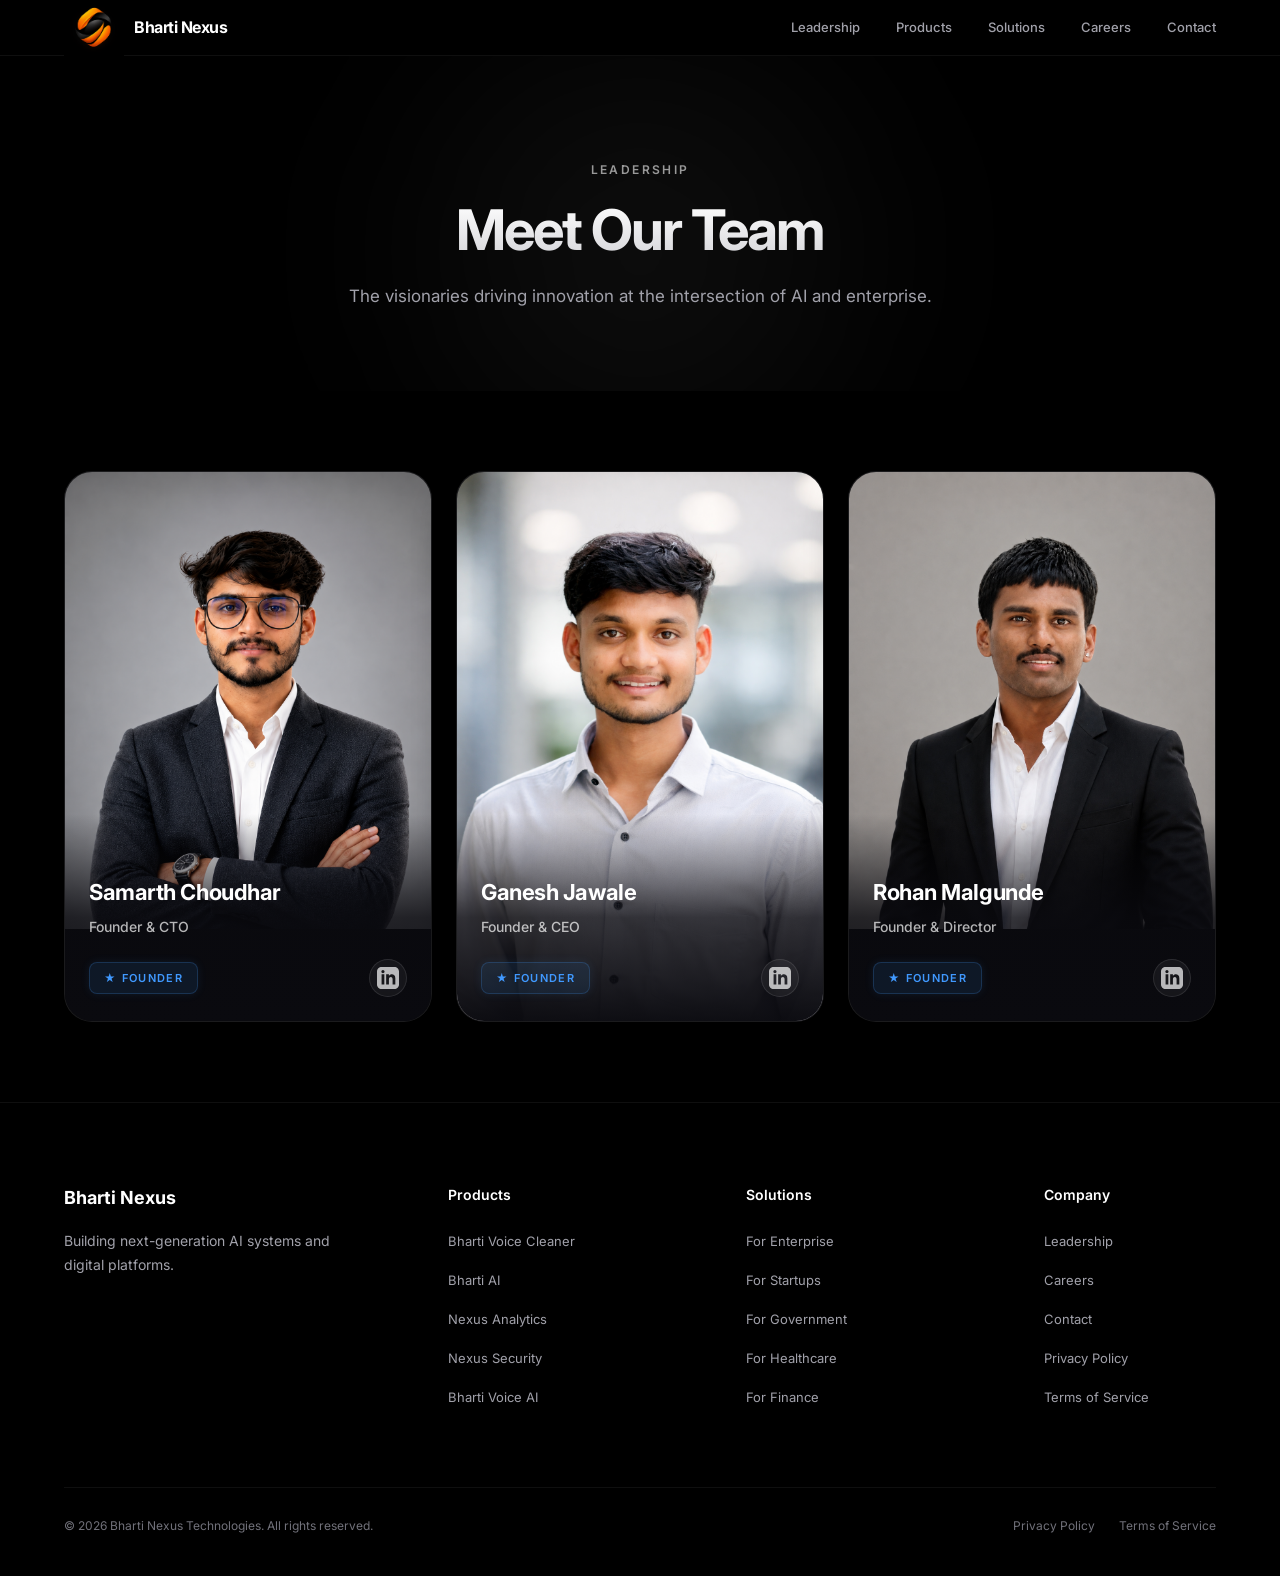
==== about.html @ 72f00545 "Reorder founders in schema to list Samarth first" ====
<!DOCTYPE html>
<html lang="en">
<head>
  <meta charset="UTF-8">
  <meta name="viewport" content="width=device-width, initial-scale=1.0">
  <title>About Us | Bharti Nexus Technologies</title>
  <meta name="description" content="Meet the leadership team at Bharti Nexus Technologies. Founded by Ganesh Jawale, Samarth Choudhar, and Rohan Malgunde, we are a top tech company building enterprise AI.">
  <meta name="keywords" content="Bharti Nexus leadership, Ganesh Jawale, Samarth Choudhar, Rohan Malgunde, top tech company founders, AI startup team">
  <meta name="author" content="Bharti Nexus Technologies">

  <!-- Open Graph / Social Media -->
  <meta property="og:type" content="website">
  <meta property="og:url" content="https://bhartinexus.in/about.html">
  <meta property="og:title" content="Leadership & Founders | Bharti Nexus Technologies">
  <meta property="og:description" content="Meet the founders of Bharti Nexus Technologies: Ganesh Jawale, Samarth Choudhar, and Rohan Malgunde. We are building the intelligence layer for global business.">
  <meta property="og:image" content="https://bhartinexus.in/assets/images/logo.png">

  <!-- JSON-LD Structured Data for Google Knowledge Graph -->
  <script type="application/ld+json">
  {
    "@context": "https://schema.org",
    "@type": "Organization",
    "name": "Bharti Nexus Technologies",
    "alternateName": "Bharti Nexus",
    "url": "https://bhartinexus.in",
    "logo": "https://bhartinexus.in/assets/images/logo.png",
    "description": "Leading enterprise AI startup and technology company building intelligent systems.",
    "founder": [
      {
        "@type": "Person",
        "name": "Samarth Choudhar",
        "jobTitle": "Founder & CTO",
        "sameAs": "https://www.linkedin.com/in/samarth-choudhar-516b692b3",
        "worksFor": {
          "@type": "Organization",
          "name": "Bharti Nexus Technologies"
        }
      },
      {
        "@type": "Person",
        "name": "Ganesh Jawale",
        "jobTitle": "Founder & CEO",
        "sameAs": "https://www.linkedin.com/in/ganesh-jawale-aa319432a",
        "worksFor": {
          "@type": "Organization",
          "name": "Bharti Nexus Technologies"
        }
      },
      {
        "@type": "Person",
        "name": "Rohan Malgunde",
        "jobTitle": "Founder & Director",
        "sameAs": "https://www.linkedin.com/in/rohan-malgunde-6b08a5316",
        "worksFor": {
          "@type": "Organization",
          "name": "Bharti Nexus Technologies"
        }
      }
    ]
  }
  </script>

  <link rel="preconnect" href="https://fonts.googleapis.com">
  <link rel="preconnect" href="https://fonts.gstatic.com" crossorigin>
  <link href="https://fonts.googleapis.com/css2?family=Inter:wght@300;400;500;600;700;800&display=swap" rel="stylesheet">

  
  <link rel="stylesheet" href="assets/css/about.css?v=6">
  <script src="http://localhost:5000/static/js/nexvora.js"></script>
  <script>
    window.Nexvora.init({
      clientKey: '4a49dcf3-ab3e-4690-90d3-33f3501750d4',
      endpoint: 'http://localhost:5000/api/ingest/error'
    });
  </script>
</head>
<body>

  
  <nav id="navbar">
    <div class="nav-container">
      <a href="index.html" class="nav-brand">
        <img src="assets/images/logo.png" alt="Bharti Nexus Logo" class="nav-logo">
        Bharti Nexus
      </a>
      <div class="nav-links">
        <a href="about.html">Leadership</a>
        <a href="index.html#products">Products</a>
        <a href="index.html#capabilities">Solutions</a>
        <a href="index.html#careers">Careers</a>
        <a href="index.html#contact">Contact</a>
      </div>
      <button class="mobile-menu-btn" id="mobile-btn" aria-label="Toggle Navigation Menu">
        <div class="hamburger-line"></div>
        <div class="hamburger-line"></div>
      </button>
    </div>
  </nav>

  
  <div class="mobile-menu" id="mobile-menu">
    <a href="about.html" class="mobile-link">Leadership</a>
    <a href="index.html#products" class="mobile-link">Products</a>
    <a href="index.html#capabilities" class="mobile-link">Solutions</a>
    <a href="index.html#careers" class="mobile-link">Careers</a>
    <a href="index.html#contact" class="mobile-link">Contact</a>
  </div>

  
  <section class="page-hero">
    <div class="container">
      <p class="eyebrow fade-in">Leadership</p>
      <h1 class="fade-in fade-in-delay-1">Meet Our Team</h1>
      <p class="fade-in fade-in-delay-2">The visionaries driving innovation at the intersection of AI and enterprise.</p>
    </div>
  </section>

  
  <section>
    <div class="container fade-in">
      <div class="mobile-leadership-progress">
        <span class="current">01</span> &nbsp;/&nbsp; <span class="total">03</span>
      </div>
      <div class="leaders-grid" id="leaders-container-about">
        <div class="leader-card">
          <img src="assets/images/samarth.png?v=2" alt="Samarth Choudhar - Founder & CTO of Bharti Nexus Technologies" class="leader-img">
          <div class="leader-info-overlay">
            <h3 class="leader-name">Samarth Choudhar</h3>
            <p class="leader-title">Founder & CTO</p>
            <div class="leader-bottom-row">
              <div class="leader-badge">★ Founder</div>
              <a href="https://www.linkedin.com/in/samarth-choudhar-516b692b3" target="_blank" class="linkedin-icon" aria-label="Samarth Choudhar LinkedIn Profile">
                <svg width="22" height="22" viewBox="0 0 24 24" fill="currentColor"><path d="M19 0h-14c-2.761 0-5 2.239-5 5v14c0 2.761 2.239 5 5 5h14c2.762 0 5-2.239 5-5v-14c0-2.761-2.238-5-5-5zm-11 19h-3v-11h3v11zm-1.5-12.268c-.966 0-1.75-.79-1.75-1.764s.784-1.764 1.75-1.764 1.75.79 1.75 1.764-.783 1.764-1.75 1.764zm13.5 12.268h-3v-5.604c0-3.368-4-3.113-4 0v5.604h-3v-11h3v1.765c1.396-2.586 7-2.777 7 2.476v6.759z"/></svg>
              </a>
            </div>
          </div>
        </div>
        <div class="leader-card">
          <img src="assets/images/ganesh.png" alt="Ganesh Jawale - Founder & CEO of Bharti Nexus Technologies" class="leader-img">
          <div class="leader-info-overlay">
            <h3 class="leader-name">Ganesh Jawale</h3>
            <p class="leader-title">Founder & CEO</p>
            <div class="leader-bottom-row">
              <div class="leader-badge">★ Founder</div>
              <a href="https://www.linkedin.com/in/ganesh-jawale-aa319432a" target="_blank" class="linkedin-icon" aria-label="Ganesh Jawale LinkedIn Profile">
                <svg width="22" height="22" viewBox="0 0 24 24" fill="currentColor"><path d="M19 0h-14c-2.761 0-5 2.239-5 5v14c0 2.761 2.239 5 5 5h14c2.762 0 5-2.239 5-5v-14c0-2.761-2.238-5-5-5zm-11 19h-3v-11h3v11zm-1.5-12.268c-.966 0-1.75-.79-1.75-1.764s.784-1.764 1.75-1.764 1.75.79 1.75 1.764-.783 1.764-1.75 1.764zm13.5 12.268h-3v-5.604c0-3.368-4-3.113-4 0v5.604h-3v-11h3v1.765c1.396-2.586 7-2.777 7 2.476v6.759z"/></svg>
              </a>
            </div>
          </div>
        </div>
        <div class="leader-card">
          <img src="assets/images/rohan.png?v=2" alt="Rohan Malgunde - Founder & Director of Bharti Nexus Technologies" class="leader-img">
          <div class="leader-info-overlay">
            <h3 class="leader-name">Rohan Malgunde</h3>
            <p class="leader-title">Founder & Director</p>
            <div class="leader-bottom-row">
              <div class="leader-badge">★ Founder</div>
              <a href="https://www.linkedin.com/in/rohan-malgunde-6b08a5316" target="_blank" class="linkedin-icon" aria-label="Rohan Malgunde LinkedIn Profile">
                <svg width="22" height="22" viewBox="0 0 24 24" fill="currentColor"><path d="M19 0h-14c-2.761 0-5 2.239-5 5v14c0 2.761 2.239 5 5 5h14c2.762 0 5-2.239 5-5v-14c0-2.761-2.238-5-5-5zm-11 19h-3v-11h3v11zm-1.5-12.268c-.966 0-1.75-.79-1.75-1.764s.784-1.764 1.75-1.764 1.75.79 1.75 1.764-.783 1.764-1.75 1.764zm13.5 12.268h-3v-5.604c0-3.368-4-3.113-4 0v5.604h-3v-11h3v1.765c1.396-2.586 7-2.777 7 2.476v6.759z"/></svg>
              </a>
            </div>
          </div>
        </div>
      </div>
    </div>
  </section>

  
  <footer id="footer">
    <div class="container">
      <div class="footer-grid">
        <div class="footer-brand">
          <span class="logo">Bharti Nexus</span>
          <p class="footer-tagline">Building next-generation AI systems and digital platforms.</p>

        </div>
        <div class="footer-col">
          <h4 class="footer-col-title">Products</h4>
          <ul class="footer-links">
            <li><a href="index.html#products">Bharti Voice Cleaner</a></li>
            <li><a href="index.html#products">Bharti AI</a></li>
            <li><a href="index.html#products">Nexus Analytics</a></li>
            <li><a href="index.html#products">Nexus Security</a></li>
            <li><a href="index.html#products">Bharti Voice AI</a></li>
          </ul>
        </div>
        <div class="footer-col">
          <h4 class="footer-col-title">Solutions</h4>
          <ul class="footer-links">
            <li><a href="index.html#capabilities">For Enterprise</a></li>
            <li><a href="index.html#capabilities">For Startups</a></li>
            <li><a href="index.html#capabilities">For Government</a></li>
            <li><a href="index.html#capabilities">For Healthcare</a></li>
            <li><a href="index.html#capabilities">For Finance</a></li>
          </ul>
        </div>
        <div class="footer-col">
          <h4 class="footer-col-title">Company</h4>
          <ul class="footer-links">
            <li><a href="about.html">Leadership</a></li>
            <li><a href="index.html#careers">Careers</a></li>
            <li><a href="index.html#contact">Contact</a></li>
            <li><a href="privacy.html">Privacy Policy</a></li>
            <li><a href="terms.html">Terms of Service</a></li>
          </ul>
        </div>
      </div>
      <div class="footer-bottom">
        <div>© 2026 Bharti Nexus Technologies. All rights reserved.</div>
        <div class="footer-bottom-links">
          <a href="privacy.html">Privacy Policy</a>
          <a href="terms.html">Terms of Service</a>
        </div>

      </div>
    </div>
  </footer>

  
  <script src="assets/js/about.js"></script>
  <script>
    // Mobile Leadership Scroll Animation & Progress
    document.addEventListener("DOMContentLoaded", () => {
      const cards = document.querySelectorAll('#leaders-container-about .leader-card');
      const progressCurrent = document.querySelector('.mobile-leadership-progress .current');
      
      if (!cards.length || !progressCurrent) return;

      const observer = new IntersectionObserver((entries) => {
        entries.forEach(entry => {
          if (entry.isIntersecting) {
            entry.target.classList.add('mobile-active');
            // Update progress indicator based on card index
            const index = Array.from(cards).indexOf(entry.target) + 1;
            progressCurrent.textContent = index.toString().padStart(2, '0');
          } else {
            entry.target.classList.remove('mobile-active');
          }
        });
      }, {
        root: document.getElementById('leaders-container-about'),
        threshold: 0.6 // Trigger when card is 60% visible
      });

      cards.forEach(card => observer.observe(card));
    });
  </script>
</body>
</html>
---- assets/css/about.css ----
* { margin: 0; padding: 0; box-sizing: border-box; }
    html { scroll-behavior: smooth; }
    body {
      background-color: #000000;
      color: #FFFFFF;
      font-family: 'Inter', -apple-system, BlinkMacSystemFont, sans-serif;
      overflow-x: hidden;
      line-height: 1.7;
      font-size: 16px;
      -webkit-font-smoothing: antialiased;
    }

    :root {
      --accent: #ffffff;
      --accent-dim: rgba(255, 255, 255, 0.08);
      --surface-1: rgba(255,255,255,0.02);
      --surface-2: rgba(255,255,255,0.04);
      --surface-3: rgba(255,255,255,0.06);
      --border-1: rgba(255,255,255,0.06);
      --border-2: rgba(255,255,255,0.1);
      --border-3: rgba(255,255,255,0.18);
      --text-primary: #ffffff;
      --text-secondary: #a1a1aa;
      --text-tertiary: #71717a;
      --radius-sm: 8px;
      --radius-md: 12px;
      --radius-lg: 16px;
      --radius-xl: 24px;
      --transition-fast: 0.2s cubic-bezier(0.4, 0, 0.2, 1);
      --transition-smooth: 0.4s cubic-bezier(0.4, 0, 0.2, 1);
    }

    .container {
      max-width: 1200px;
      margin: 0 auto;
      padding: 0 24px;
    }

    
    #navbar {
      position: fixed;
      top: 0; left: 0;
      width: 100%;
      height: 56px;
      z-index: 1000;
      background: rgba(0,0,0,0.85);
      backdrop-filter: saturate(180%) blur(20px);
      -webkit-backdrop-filter: saturate(180%) blur(20px);
      border-bottom: 1px solid var(--border-1);
    }
    .nav-container {
      display: flex;
      justify-content: space-between;
      align-items: center;
      max-width: 1200px;
      height: 100%;
      margin: 0 auto;
      padding: 0 24px;
    }
    .nav-brand {
      display: flex;
      align-items: center;
      gap: 10px;
      font-size: 16px;
      font-weight: 700;
      color: #fff;
      text-decoration: none;
      letter-spacing: -0.03em;
    }
    .nav-logo {
      height: 60px;
      width: auto;
      object-fit: contain;
    }
    .nav-links {
      display: flex;
      align-items: center;
      gap: 36px;
    }
    .nav-links a {
      color: var(--text-secondary);
      text-decoration: none;
      font-size: 13px;
      font-weight: 500;
      transition: color var(--transition-fast);
    }
    .nav-links a:hover { color: #fff; }

    .mobile-menu-btn {
      display: none;
      background: none;
      border: none;
      cursor: pointer;
      padding: 8px;
    }
    .hamburger-line {
      width: 20px;
      height: 1.5px;
      background: #fff;
      margin: 5px 0;
      transition: all 0.3s ease;
      border-radius: 2px;
    }
    .mobile-menu {
      position: fixed;
      inset: 0;
      background: rgba(0,0,0,0.98);
      z-index: 999;
      display: flex;
      flex-direction: column;
      justify-content: center;
      align-items: center;
      gap: 32px;
      opacity: 0;
      pointer-events: none;
      transition: opacity 0.4s ease;
    }
    .mobile-menu.open {
      opacity: 1;
      pointer-events: all;
    }
    .mobile-menu a {
      color: #fff;
      text-decoration: none;
      font-size: 28px;
      font-weight: 600;
    }
    @media (max-width: 768px) {
      .nav-links { display: none; }
      .mobile-menu-btn { display: block; }
    }

    
    .page-hero {
      padding: 160px 0 80px 0;
      text-align: center;
      position: relative;
      overflow: hidden;
    }
    .page-hero::before {
      content: '';
      position: absolute;
      top: 0; left: 50%;
      transform: translateX(-50%);
      width: 800px;
      height: 500px;
      background: radial-gradient(circle, rgba(255,255,255,0.06) 0%, transparent 70%);
      filter: blur(60px);
      pointer-events: none;
    }
    .page-hero .eyebrow {
      font-size: 12px;
      font-weight: 600;
      letter-spacing: 0.2em;
      text-transform: uppercase;
      color: #999;
      margin-bottom: 20px;
    }
    .page-hero h1 {
      font-size: clamp(36px, 5vw, 56px);
      font-weight: 700;
      letter-spacing: -0.035em;
      line-height: 1.1;
      margin-bottom: 20px;
      background: linear-gradient(180deg, #ffffff 0%, #d4d4d8 100%);
      -webkit-background-clip: text;
      -webkit-text-fill-color: transparent;
    }
    .page-hero p {
      font-size: 17px;
      color: var(--text-secondary);
      max-width: 600px;
      margin: 0 auto;
      line-height: 1.7;
    }

    
    section {
      padding: 80px 0;
    }
    .section-headline {
      font-size: clamp(32px, 4vw, 48px);
      text-align: center;
      font-weight: 700;
      letter-spacing: -0.04em;
      line-height: 1.1;
      margin-bottom: 16px;
    }
    .section-subtext {
      text-align: center;
      color: var(--text-secondary);
      font-size: 17px;
      max-width: 600px;
      margin: 0 auto 64px auto;
      line-height: 1.6;
    }
    .eyebrow {
      display: block;
      text-align: center;
      font-size: 12px;
      font-weight: 600;
      letter-spacing: 0.15em;
      text-transform: uppercase;
      color: var(--text-tertiary);
      margin-bottom: 16px;
    }

    
    .about-stats {
      display: flex;
      justify-content: center;
      gap: 56px;
      margin-bottom: 64px;
      flex-wrap: wrap;
    }
    .about-stat { text-align: center; }
    .about-stat-num {
      font-size: 44px;
      font-weight: 700;
      color: #fff;
      font-variant-numeric: tabular-nums;
    }
    .about-stat-label {
      font-size: 12px;
      color: var(--text-tertiary);
      text-transform: uppercase;
      letter-spacing: 0.12em;
      margin-top: 8px;
    }

    
    .principles-grid {
      display: grid;
      grid-template-columns: repeat(2, 1fr);
      gap: 32px 56px;
      max-width: 900px;
      margin: 0 auto 100px auto;
    }
    .principle-item {
      padding: 24px 16px;
      border-left: 1px solid var(--border-1);
      transition: border-color var(--transition-fast), transform var(--transition-fast);
    }
    .principle-item:hover {
      border-left-color: var(--accent);
      transform: translateX(4px);
    }
    .principle-title {
      font-weight: 600;
      color: #fff;
      margin-bottom: 8px;
      font-size: 16px;
    }
    .principle-desc {
      color: var(--text-secondary);
      font-size: 14px;
      line-height: 1.7;
    }

    
    .leaders-grid {
      display: grid;
      grid-template-columns: repeat(3, 1fr);
      gap: 24px;
    }
    .leader-card {
      position: relative;
      overflow: hidden;
      border-radius: 28px;
      border: 1px solid rgba(255, 255, 255, 0.08);
      background: rgba(20, 20, 25, 0.4);
      transition: all 0.5s cubic-bezier(0.4, 0, 0.2, 1);
      display: flex;
      flex-direction: column;
      box-shadow: 0 20px 40px rgba(0,0,0,0.4);
    }
    .leader-card:hover {
      transform: translateY(-12px);
      border-color: rgba(64, 153, 255, 0.6);
      box-shadow: 0 20px 50px rgba(64, 153, 255, 0.2), 0 0 20px rgba(64, 153, 255, 0.1) inset;
    }
    .leader-img {
      width: 100%;
      height: auto;
      object-fit: cover;
      object-position: top;
      display: block;
      transition: transform 0.7s cubic-bezier(0.4, 0, 0.2, 1);
    }
    .leader-card:hover .leader-img {
      transform: scale(1.05);
    }
    .leader-info-overlay {
      position: absolute;
      bottom: 0;
      left: 0;
      width: 100%;
      padding: 60px 24px 24px;
      background: linear-gradient(to top, rgba(10,10,15,0.98) 0%, rgba(10,10,15,0.8) 50%, transparent 100%);
      text-align: left;
      z-index: 2;
    }
    .leader-name {
      color: #fff;
      font-size: 22px;
      font-weight: 700;
      margin-bottom: 4px;
      letter-spacing: -0.02em;
    }
    .leader-title {
      color: rgba(255,255,255,0.7);
      font-size: 14px;
      font-weight: 500;
      margin-bottom: 20px;
    }
    .leader-bottom-row {
      display: flex;
      justify-content: space-between;
      align-items: center;
    }
    .leader-badge {
      display: inline-block;
      font-size: 11px;
      text-transform: uppercase;
      letter-spacing: 0.12em;
      color: #4099ff;
      background: rgba(64, 153, 255, 0.1);
      padding: 6px 14px;
      border-radius: 8px;
      font-weight: 600;
      border: 1px solid rgba(64, 153, 255, 0.2);
      box-shadow: 0 0 10px rgba(64,153,255,0.1);
    }
    .linkedin-icon {
      color: rgba(255,255,255,0.7);
      text-decoration: none;
      transition: all 0.3s ease;
      display: flex;
      align-items: center;
      justify-content: center;
      width: 38px;
      height: 38px;
      border-radius: 50%;
      background: rgba(255, 255, 255, 0.05);
      border: 1px solid rgba(255, 255, 255, 0.1);
      backdrop-filter: blur(4px);
    }
    .linkedin-icon:hover { 
      color: #fff; 
      background: rgba(64, 153, 255, 0.2);
      border-color: rgba(64, 153, 255, 0.5);
      transform: translateY(-2px) scale(1.05);
      box-shadow: 0 5px 15px rgba(64,153,255,0.2);
    }

    @media (max-width: 1024px) {
      .principles-grid { grid-template-columns: repeat(2, 1fr); }
      .leaders-grid { grid-template-columns: repeat(2, 1fr); }
    }
    @media (max-width: 768px) {
      .principles-grid { grid-template-columns: 1fr; }
      .about-stats { gap: 32px; }
      
      .leaders-grid { 
        display: flex;
        flex-direction: row;
        overflow-x: auto;
        overflow-y: hidden;
        scroll-snap-type: x mandatory;
        scroll-behavior: smooth;
        -webkit-overflow-scrolling: touch;
        gap: 16px;
        padding-bottom: 16px;
        margin: 0 -24px; 
        padding-left: 24px; 
        padding-right: 24px;
        scrollbar-width: none;
        position: relative;
      }
      .leaders-grid::-webkit-scrollbar {
        display: none;
      }
      .leaders-grid .leader-card { 
        flex: 0 0 85%;
        width: 85%;
        scroll-snap-align: center;
        transform-origin: center center;
        opacity: 0.5;
        transform: scale(0.92);
        transition: transform 0.7s cubic-bezier(0.16, 1, 0.3, 1), opacity 0.7s cubic-bezier(0.16, 1, 0.3, 1);
      }
      .leaders-grid .leader-card.mobile-active {
        opacity: 1;
        transform: scale(1);
      }
      
      .mobile-leadership-progress {
        display: flex;
        justify-content: center;
        align-items: center;
        margin-bottom: 24px;
        font-size: 13px;
        font-weight: 600;
        color: rgba(255,255,255,0.4);
        letter-spacing: 0.25em;
      }
      .mobile-leadership-progress .current {
        color: #fff;
      }
    }
    @media (min-width: 769px) {
      .mobile-leadership-progress {
        display: none;
      }
    }

    
    #footer {
      border-top: 1px solid var(--border-1);
      padding: 80px 0 40px 0;
    }
    .footer-grid {
      display: grid;
      grid-template-columns: 2fr 1.5fr 1.5fr 1fr;
      gap: 40px;
      margin-bottom: 64px;
    }
    .footer-brand .logo {
      font-size: 18px;
      font-weight: 700;
      margin-bottom: 16px;
      display: block;
      color: #fff;
    }
    .footer-tagline {
      color: var(--text-secondary);
      font-size: 14px;
      margin-bottom: 28px;
      max-width: 280px;
      line-height: 1.7;
    }
    .status-badge {
      display: inline-flex;
      align-items: center;
      gap: 8px;
      font-size: 12px;
      color: var(--text-secondary);
      background: var(--surface-1);
      padding: 6px 14px;
      border-radius: 980px;
      border: 1px solid var(--border-1);
      font-weight: 500;
    }
    .status-dot {
      width: 7px; height: 7px;
      background: #22c55e;
      border-radius: 50%;
      box-shadow: 0 0 8px rgba(34, 197, 94, 0.5);
    }
    .footer-col-title {
      font-weight: 600;
      color: #fff;
      margin-bottom: 20px;
      font-size: 14px;
    }
    .footer-links { list-style: none; }
    .footer-links li { margin-bottom: 12px; }
    .footer-links a {
      color: var(--text-secondary);
      text-decoration: none;
      font-size: 13px;
      transition: color var(--transition-fast);
    }
    .footer-links a:hover { color: #fff; }
    .footer-bottom {
      border-top: 1px solid var(--border-1);
      padding-top: 28px;
      display: flex;
      justify-content: space-between;
      align-items: center;
      color: var(--text-tertiary);
      font-size: 12px;
      flex-wrap: wrap;
      gap: 16px;
    }
    .footer-bottom-links {
      display: flex;
      gap: 24px;
    }
    .footer-bottom-links a {
      color: var(--text-tertiary);
      text-decoration: none;
      transition: color var(--transition-fast);
      font-size: 12px;
    }
    .footer-bottom-links a:hover { color: var(--text-secondary); }
    .made-in {
      letter-spacing: 0.08em;
      font-weight: 500;
    }

    
    .fade-in {
      opacity: 0;
      transform: translateY(30px);
      animation: fadeInUp 0.8s ease-out forwards;
    }
    .fade-in-delay-1 { animation-delay: 0.1s; }
    .fade-in-delay-2 { animation-delay: 0.2s; }
    @keyframes fadeInUp {
      to { opacity: 1; transform: translateY(0); }
    }
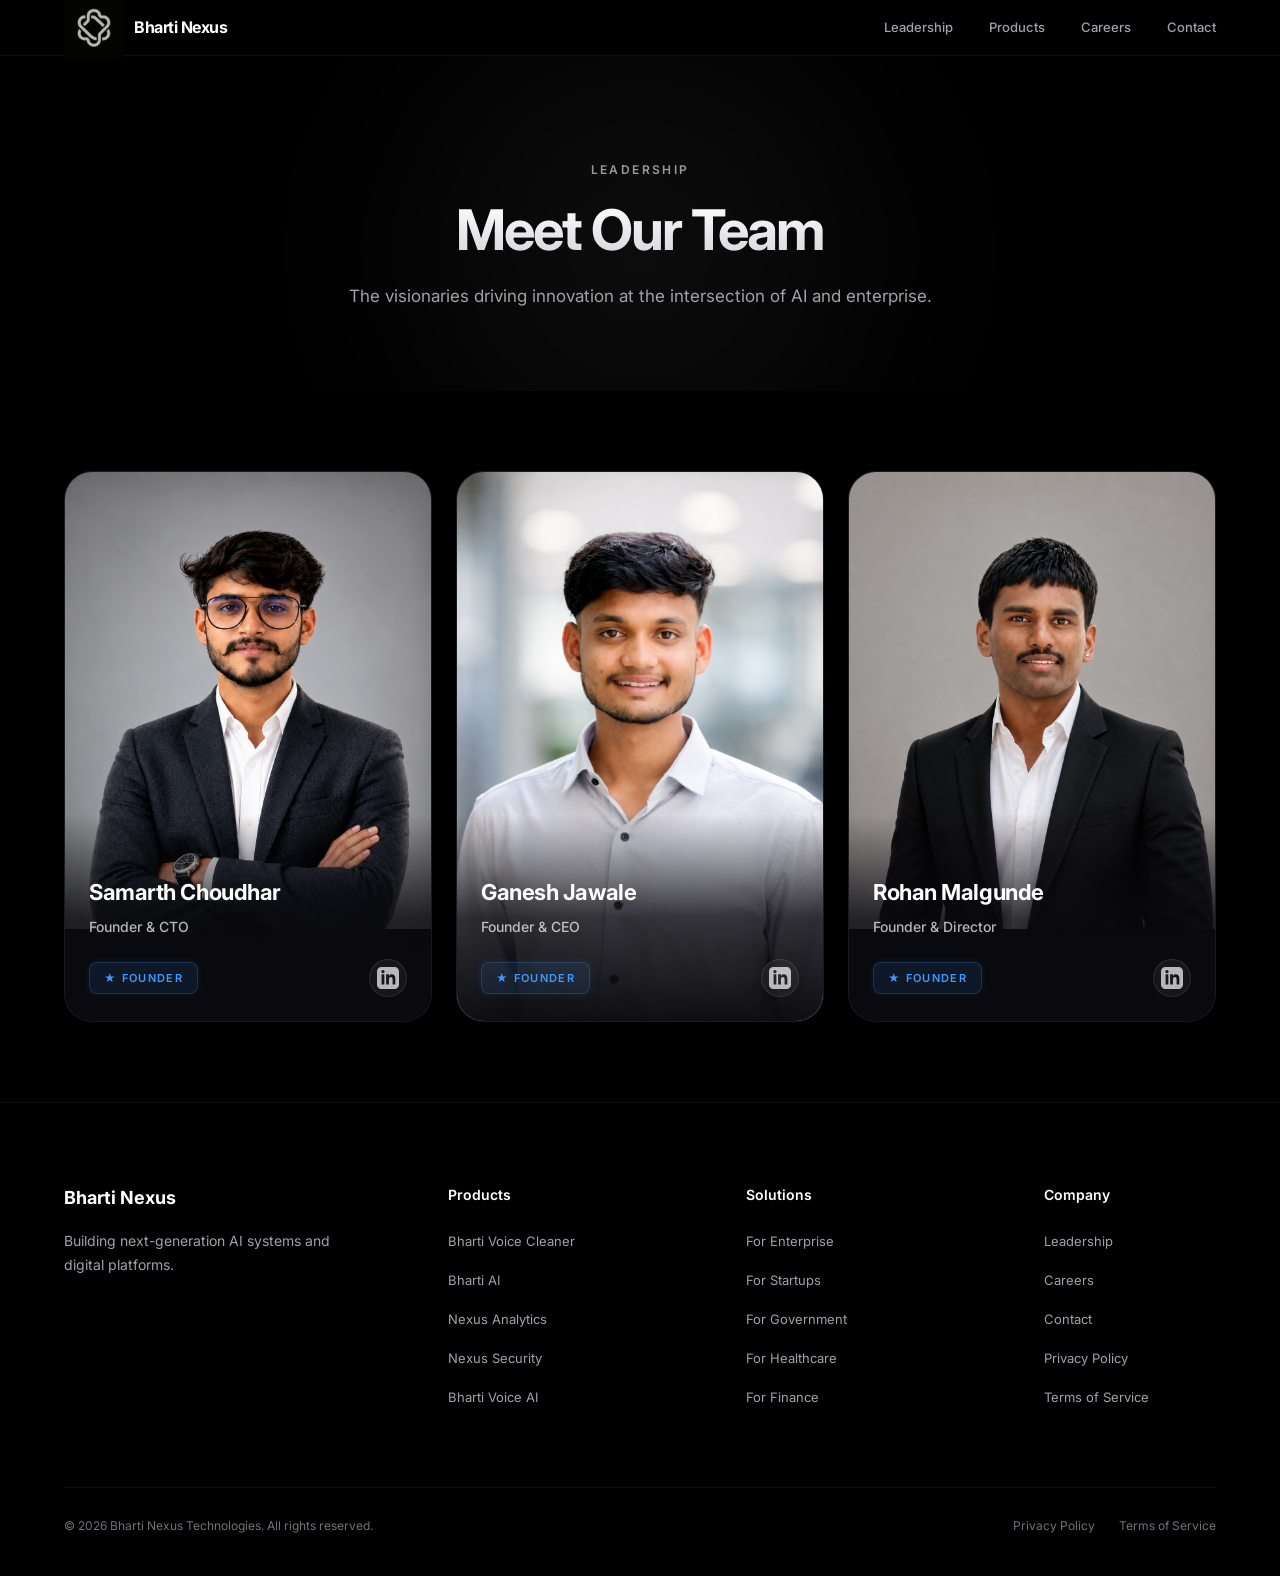
==== commit 3c061544: "Remove Solutions link from navigation menu" ====
--- a/about.html
+++ b/about.html
@@ -3,9 +3,9 @@
 <head>
   <meta charset="UTF-8">
   <meta name="viewport" content="width=device-width, initial-scale=1.0">
-  <title>About Us | Bharti Nexus Technologies</title>
-  <meta name="description" content="Meet the leadership team at Bharti Nexus Technologies. Founded by Ganesh Jawale, Samarth Choudhar, and Rohan Malgunde, we are a top tech company building enterprise AI.">
-  <meta name="keywords" content="Bharti Nexus leadership, Ganesh Jawale, Samarth Choudhar, Rohan Malgunde, top tech company founders, AI startup team">
+  <title>About Us | Bharti Nexus Technologies | Best Startup in Pune</title>
+  <meta name="description" content="Meet the leadership team at Bharti Nexus Technologies, the best startup company in Pune for project development and enterprise AI. Founded by Samarth Choudhar, Ganesh Jawale, and Rohan Malgunde.">
+  <meta name="keywords" content="Bharti Nexus leadership, Best startup company in Pune for project development, Pune IT company, Samarth Choudhar, Ganesh Jawale, Rohan Malgunde, top tech company founders, AI startup team">
   <meta name="author" content="Bharti Nexus Technologies">
 
   <!-- Open Graph / Social Media -->
@@ -86,7 +86,7 @@
       <div class="nav-links">
         <a href="about.html">Leadership</a>
         <a href="index.html#products">Products</a>
-        <a href="index.html#capabilities">Solutions</a>
+
         <a href="index.html#careers">Careers</a>
         <a href="index.html#contact">Contact</a>
       </div>
@@ -101,7 +101,7 @@
   <div class="mobile-menu" id="mobile-menu">
     <a href="about.html" class="mobile-link">Leadership</a>
     <a href="index.html#products" class="mobile-link">Products</a>
-    <a href="index.html#capabilities" class="mobile-link">Solutions</a>
+
     <a href="index.html#careers" class="mobile-link">Careers</a>
     <a href="index.html#contact" class="mobile-link">Contact</a>
   </div>
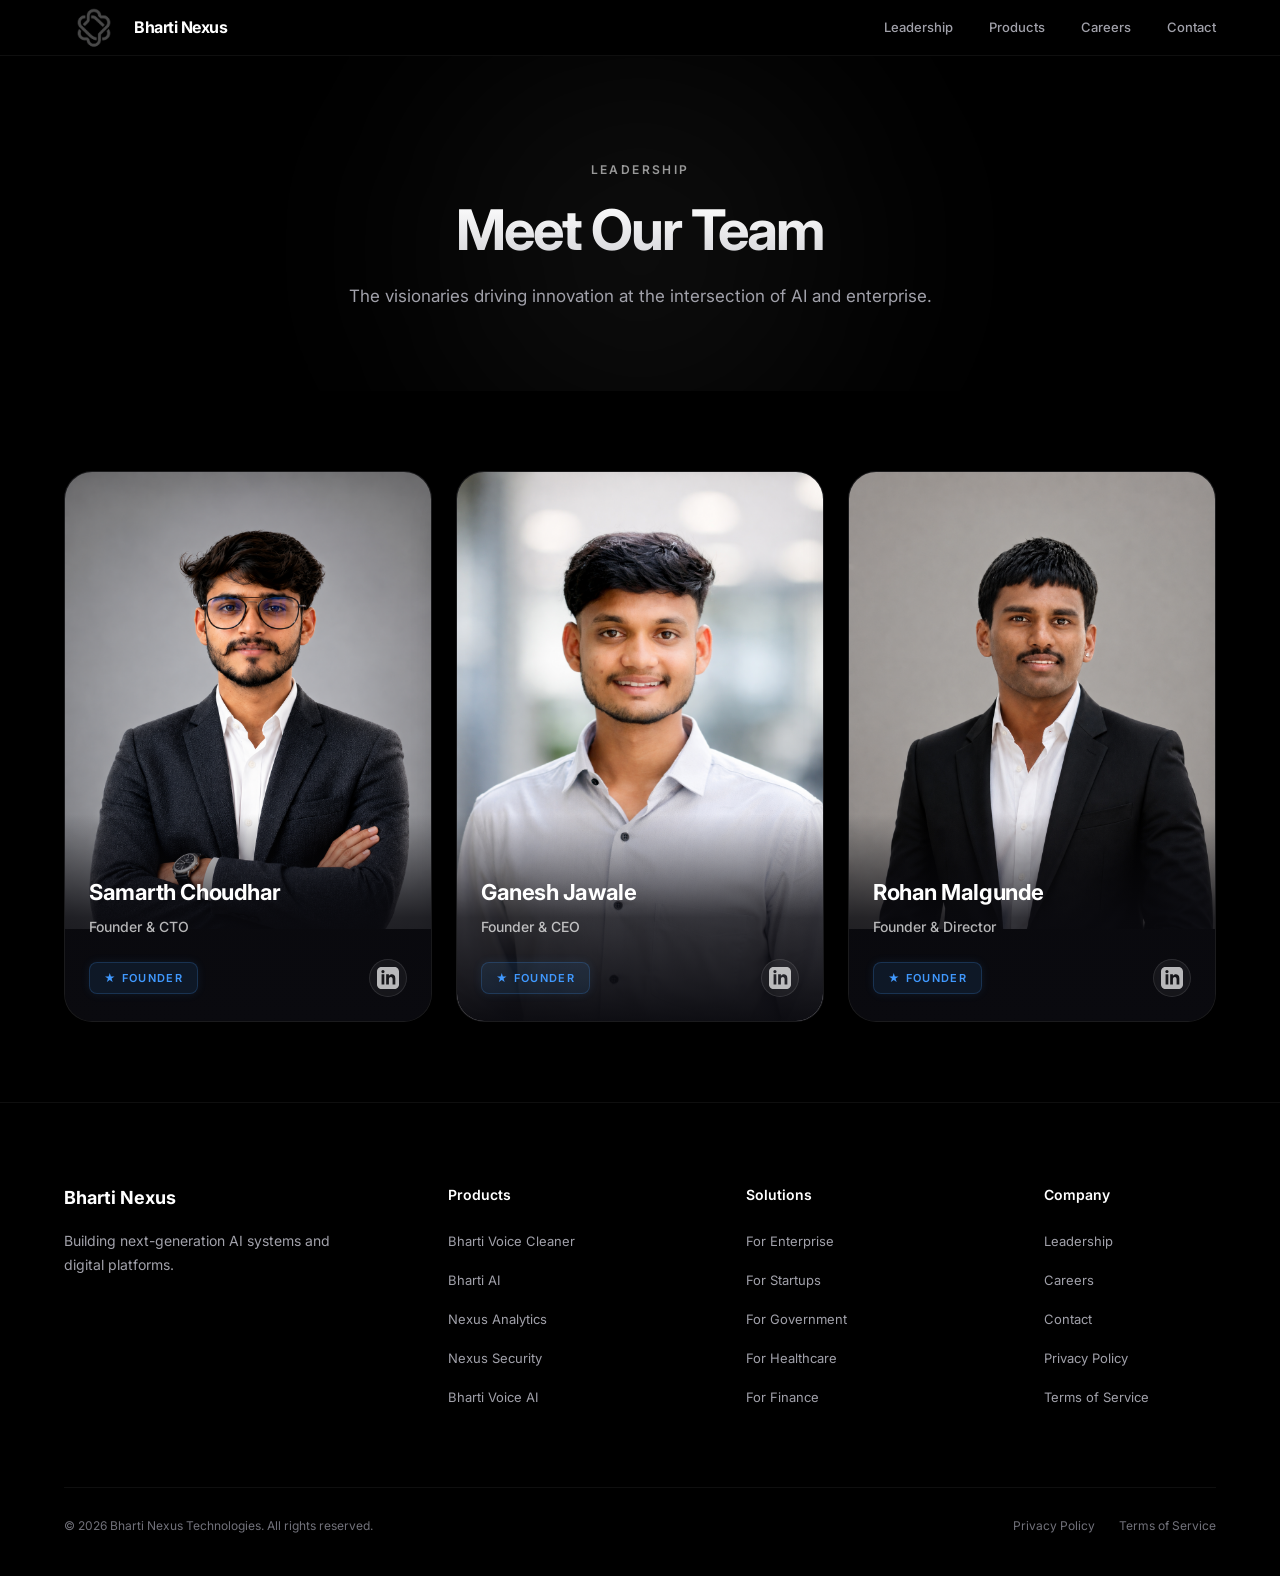
==== commit f02a6a77: "Fix logo caching and background on dark theme" ====
--- a/about.html
+++ b/about.html
@@ -13,7 +13,7 @@
   <meta property="og:url" content="https://bhartinexus.in/about.html">
   <meta property="og:title" content="Leadership & Founders | Bharti Nexus Technologies">
   <meta property="og:description" content="Meet the founders of Bharti Nexus Technologies: Ganesh Jawale, Samarth Choudhar, and Rohan Malgunde. We are building the intelligence layer for global business.">
-  <meta property="og:image" content="https://bhartinexus.in/assets/images/logo.png">
+  <meta property="og:image" content="https://bhartinexus.in/assets/images/logo.png?v=3">
 
   <!-- JSON-LD Structured Data for Google Knowledge Graph -->
   <script type="application/ld+json">
@@ -23,7 +23,7 @@
     "name": "Bharti Nexus Technologies",
     "alternateName": "Bharti Nexus",
     "url": "https://bhartinexus.in",
-    "logo": "https://bhartinexus.in/assets/images/logo.png",
+    "logo": "https://bhartinexus.in/assets/images/logo.png?v=3",
     "description": "Leading enterprise AI startup and technology company building intelligent systems.",
     "founder": [
       {
@@ -80,7 +80,7 @@
   <nav id="navbar">
     <div class="nav-container">
       <a href="index.html" class="nav-brand">
-        <img src="assets/images/logo.png" alt="Bharti Nexus Logo" class="nav-logo">
+        <img src="assets/images/logo.png?v=3" alt="Bharti Nexus Logo" class="nav-logo">
         Bharti Nexus
       </a>
       <div class="nav-links">
--- a/assets/css/about.css
+++ b/assets/css/about.css
@@ -71,6 +71,8 @@
       height: 60px;
       width: auto;
       object-fit: contain;
+      filter: invert(1);
+      mix-blend-mode: screen;
     }
     .nav-links {
       display: flex;
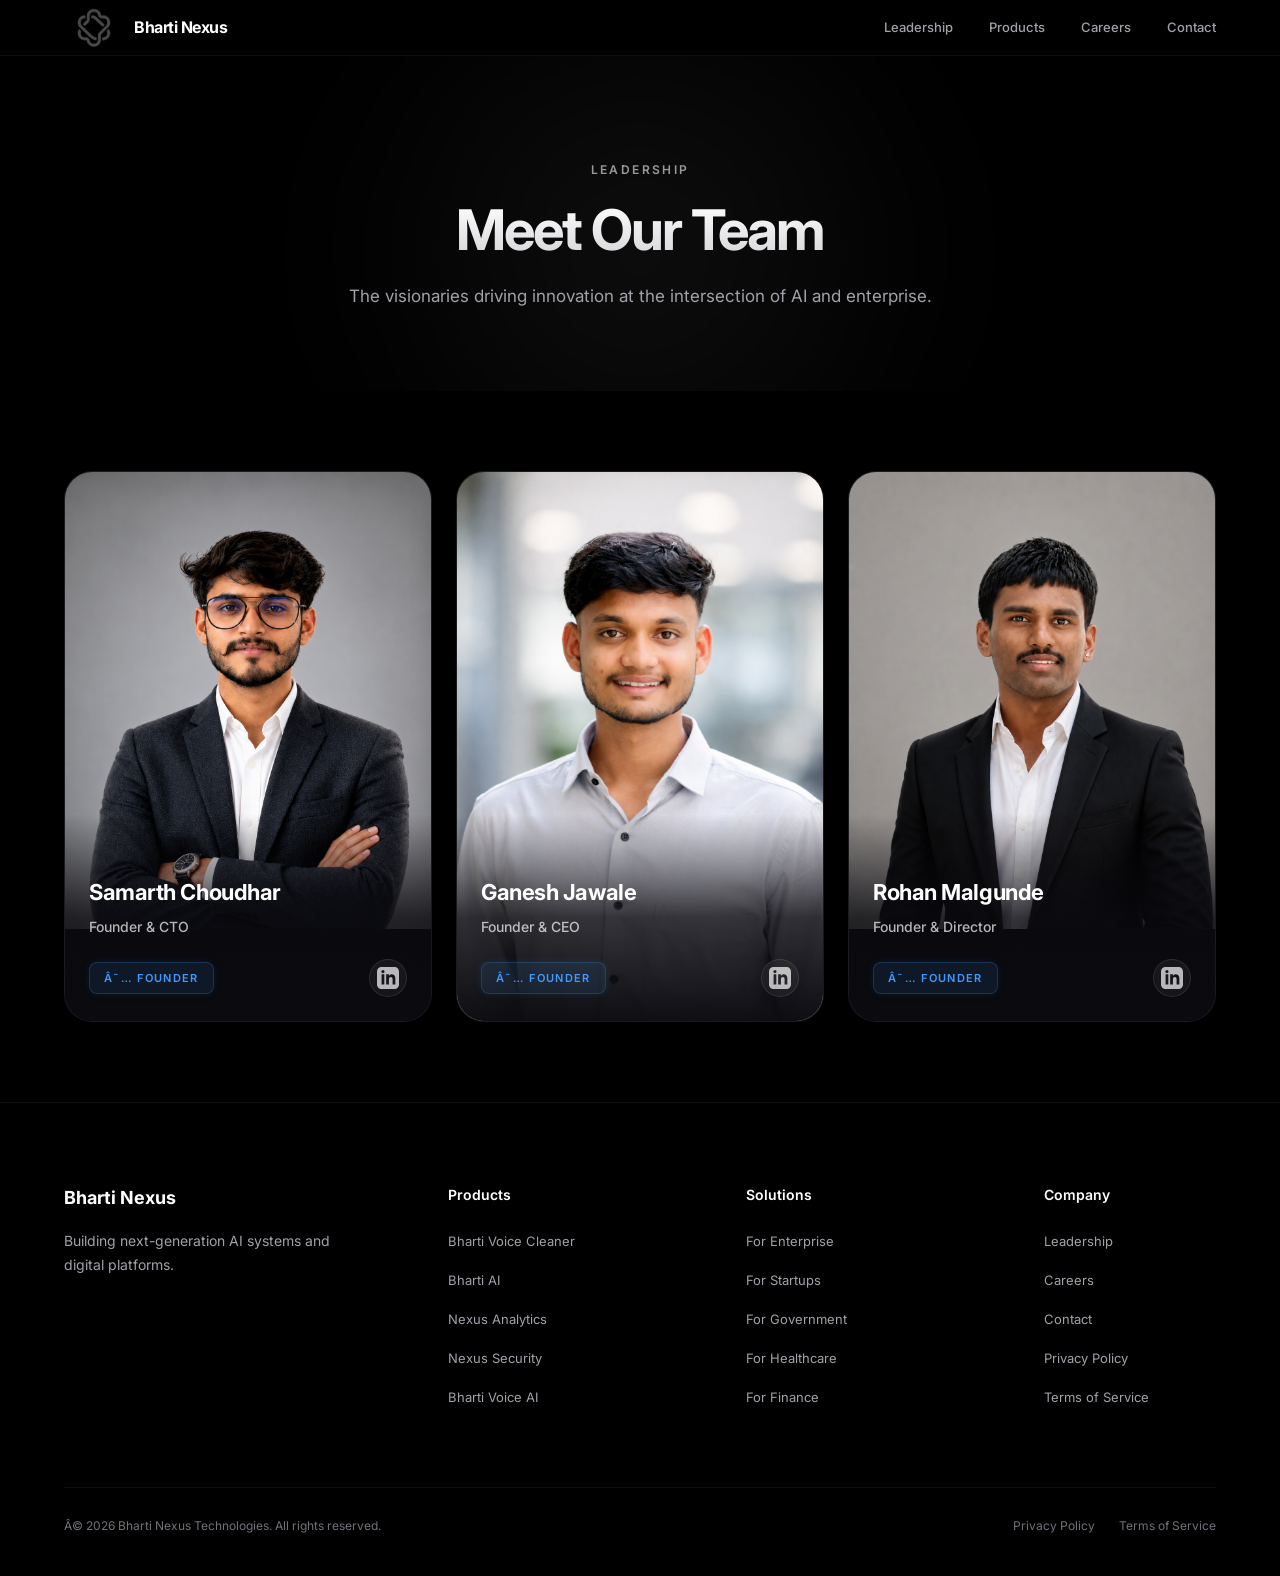
==== commit 13c387e7: "Add favicon to all pages for Google Search" ====
--- a/about.html
+++ b/about.html
@@ -1,4 +1,4 @@
-<!DOCTYPE html>
+﻿<!DOCTYPE html>
 <html lang="en">
 <head>
   <meta charset="UTF-8">
@@ -73,6 +73,9 @@
       endpoint: 'http://localhost:5000/api/ingest/error'
     });
   </script>
+
+  <link rel="icon" href="assets/images/logo.png" type="image/png">
+  <link rel="apple-touch-icon" href="assets/images/logo.png">
 </head>
 <body>
 
@@ -128,7 +131,7 @@
             <h3 class="leader-name">Samarth Choudhar</h3>
             <p class="leader-title">Founder & CTO</p>
             <div class="leader-bottom-row">
-              <div class="leader-badge">★ Founder</div>
+              <div class="leader-badge">â˜… Founder</div>
               <a href="https://www.linkedin.com/in/samarth-choudhar-516b692b3" target="_blank" class="linkedin-icon" aria-label="Samarth Choudhar LinkedIn Profile">
                 <svg width="22" height="22" viewBox="0 0 24 24" fill="currentColor"><path d="M19 0h-14c-2.761 0-5 2.239-5 5v14c0 2.761 2.239 5 5 5h14c2.762 0 5-2.239 5-5v-14c0-2.761-2.238-5-5-5zm-11 19h-3v-11h3v11zm-1.5-12.268c-.966 0-1.75-.79-1.75-1.764s.784-1.764 1.75-1.764 1.75.79 1.75 1.764-.783 1.764-1.75 1.764zm13.5 12.268h-3v-5.604c0-3.368-4-3.113-4 0v5.604h-3v-11h3v1.765c1.396-2.586 7-2.777 7 2.476v6.759z"/></svg>
               </a>
@@ -141,7 +144,7 @@
             <h3 class="leader-name">Ganesh Jawale</h3>
             <p class="leader-title">Founder & CEO</p>
             <div class="leader-bottom-row">
-              <div class="leader-badge">★ Founder</div>
+              <div class="leader-badge">â˜… Founder</div>
               <a href="https://www.linkedin.com/in/ganesh-jawale-aa319432a" target="_blank" class="linkedin-icon" aria-label="Ganesh Jawale LinkedIn Profile">
                 <svg width="22" height="22" viewBox="0 0 24 24" fill="currentColor"><path d="M19 0h-14c-2.761 0-5 2.239-5 5v14c0 2.761 2.239 5 5 5h14c2.762 0 5-2.239 5-5v-14c0-2.761-2.238-5-5-5zm-11 19h-3v-11h3v11zm-1.5-12.268c-.966 0-1.75-.79-1.75-1.764s.784-1.764 1.75-1.764 1.75.79 1.75 1.764-.783 1.764-1.75 1.764zm13.5 12.268h-3v-5.604c0-3.368-4-3.113-4 0v5.604h-3v-11h3v1.765c1.396-2.586 7-2.777 7 2.476v6.759z"/></svg>
               </a>
@@ -154,7 +157,7 @@
             <h3 class="leader-name">Rohan Malgunde</h3>
             <p class="leader-title">Founder & Director</p>
             <div class="leader-bottom-row">
-              <div class="leader-badge">★ Founder</div>
+              <div class="leader-badge">â˜… Founder</div>
               <a href="https://www.linkedin.com/in/rohan-malgunde-6b08a5316" target="_blank" class="linkedin-icon" aria-label="Rohan Malgunde LinkedIn Profile">
                 <svg width="22" height="22" viewBox="0 0 24 24" fill="currentColor"><path d="M19 0h-14c-2.761 0-5 2.239-5 5v14c0 2.761 2.239 5 5 5h14c2.762 0 5-2.239 5-5v-14c0-2.761-2.238-5-5-5zm-11 19h-3v-11h3v11zm-1.5-12.268c-.966 0-1.75-.79-1.75-1.764s.784-1.764 1.75-1.764 1.75.79 1.75 1.764-.783 1.764-1.75 1.764zm13.5 12.268h-3v-5.604c0-3.368-4-3.113-4 0v5.604h-3v-11h3v1.765c1.396-2.586 7-2.777 7 2.476v6.759z"/></svg>
               </a>
@@ -206,7 +209,7 @@
         </div>
       </div>
       <div class="footer-bottom">
-        <div>© 2026 Bharti Nexus Technologies. All rights reserved.</div>
+        <div>Â© 2026 Bharti Nexus Technologies. All rights reserved.</div>
         <div class="footer-bottom-links">
           <a href="privacy.html">Privacy Policy</a>
           <a href="terms.html">Terms of Service</a>
@@ -247,3 +250,4 @@
   </script>
 </body>
 </html>
+
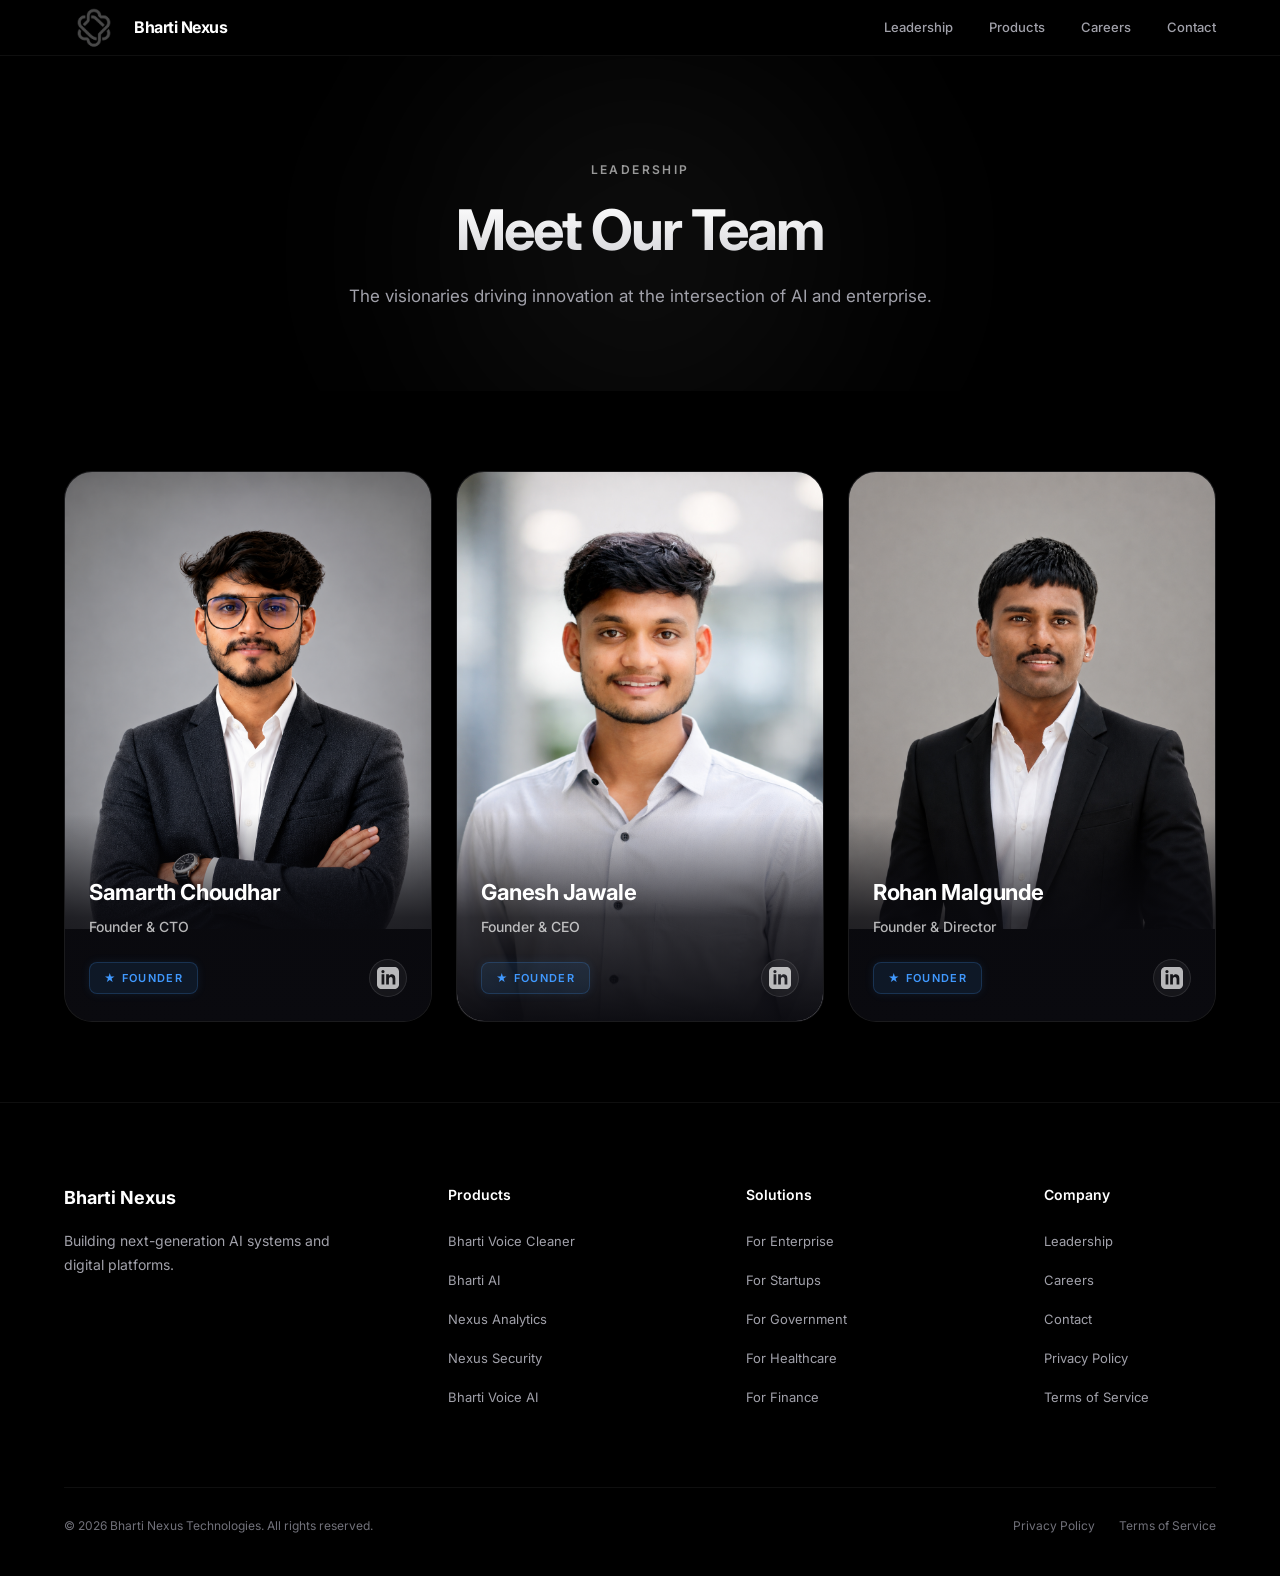
==== commit dd3809ae: "Restore corrupted emojis and safely add favicon" ====
--- a/about.html
+++ b/about.html
@@ -1,4 +1,4 @@
-﻿<!DOCTYPE html>
+<!DOCTYPE html>
 <html lang="en">
 <head>
   <meta charset="UTF-8">
@@ -73,9 +73,6 @@
       endpoint: 'http://localhost:5000/api/ingest/error'
     });
   </script>
-
-  <link rel="icon" href="assets/images/logo.png" type="image/png">
-  <link rel="apple-touch-icon" href="assets/images/logo.png">
 </head>
 <body>
 
@@ -131,7 +128,7 @@
             <h3 class="leader-name">Samarth Choudhar</h3>
             <p class="leader-title">Founder & CTO</p>
             <div class="leader-bottom-row">
-              <div class="leader-badge">â˜… Founder</div>
+              <div class="leader-badge">★ Founder</div>
               <a href="https://www.linkedin.com/in/samarth-choudhar-516b692b3" target="_blank" class="linkedin-icon" aria-label="Samarth Choudhar LinkedIn Profile">
                 <svg width="22" height="22" viewBox="0 0 24 24" fill="currentColor"><path d="M19 0h-14c-2.761 0-5 2.239-5 5v14c0 2.761 2.239 5 5 5h14c2.762 0 5-2.239 5-5v-14c0-2.761-2.238-5-5-5zm-11 19h-3v-11h3v11zm-1.5-12.268c-.966 0-1.75-.79-1.75-1.764s.784-1.764 1.75-1.764 1.75.79 1.75 1.764-.783 1.764-1.75 1.764zm13.5 12.268h-3v-5.604c0-3.368-4-3.113-4 0v5.604h-3v-11h3v1.765c1.396-2.586 7-2.777 7 2.476v6.759z"/></svg>
               </a>
@@ -144,7 +141,7 @@
             <h3 class="leader-name">Ganesh Jawale</h3>
             <p class="leader-title">Founder & CEO</p>
             <div class="leader-bottom-row">
-              <div class="leader-badge">â˜… Founder</div>
+              <div class="leader-badge">★ Founder</div>
               <a href="https://www.linkedin.com/in/ganesh-jawale-aa319432a" target="_blank" class="linkedin-icon" aria-label="Ganesh Jawale LinkedIn Profile">
                 <svg width="22" height="22" viewBox="0 0 24 24" fill="currentColor"><path d="M19 0h-14c-2.761 0-5 2.239-5 5v14c0 2.761 2.239 5 5 5h14c2.762 0 5-2.239 5-5v-14c0-2.761-2.238-5-5-5zm-11 19h-3v-11h3v11zm-1.5-12.268c-.966 0-1.75-.79-1.75-1.764s.784-1.764 1.75-1.764 1.75.79 1.75 1.764-.783 1.764-1.75 1.764zm13.5 12.268h-3v-5.604c0-3.368-4-3.113-4 0v5.604h-3v-11h3v1.765c1.396-2.586 7-2.777 7 2.476v6.759z"/></svg>
               </a>
@@ -157,7 +154,7 @@
             <h3 class="leader-name">Rohan Malgunde</h3>
             <p class="leader-title">Founder & Director</p>
             <div class="leader-bottom-row">
-              <div class="leader-badge">â˜… Founder</div>
+              <div class="leader-badge">★ Founder</div>
               <a href="https://www.linkedin.com/in/rohan-malgunde-6b08a5316" target="_blank" class="linkedin-icon" aria-label="Rohan Malgunde LinkedIn Profile">
                 <svg width="22" height="22" viewBox="0 0 24 24" fill="currentColor"><path d="M19 0h-14c-2.761 0-5 2.239-5 5v14c0 2.761 2.239 5 5 5h14c2.762 0 5-2.239 5-5v-14c0-2.761-2.238-5-5-5zm-11 19h-3v-11h3v11zm-1.5-12.268c-.966 0-1.75-.79-1.75-1.764s.784-1.764 1.75-1.764 1.75.79 1.75 1.764-.783 1.764-1.75 1.764zm13.5 12.268h-3v-5.604c0-3.368-4-3.113-4 0v5.604h-3v-11h3v1.765c1.396-2.586 7-2.777 7 2.476v6.759z"/></svg>
               </a>
@@ -209,7 +206,7 @@
         </div>
       </div>
       <div class="footer-bottom">
-        <div>Â© 2026 Bharti Nexus Technologies. All rights reserved.</div>
+        <div>© 2026 Bharti Nexus Technologies. All rights reserved.</div>
         <div class="footer-bottom-links">
           <a href="privacy.html">Privacy Policy</a>
           <a href="terms.html">Terms of Service</a>
@@ -250,4 +247,3 @@
   </script>
 </body>
 </html>
-
